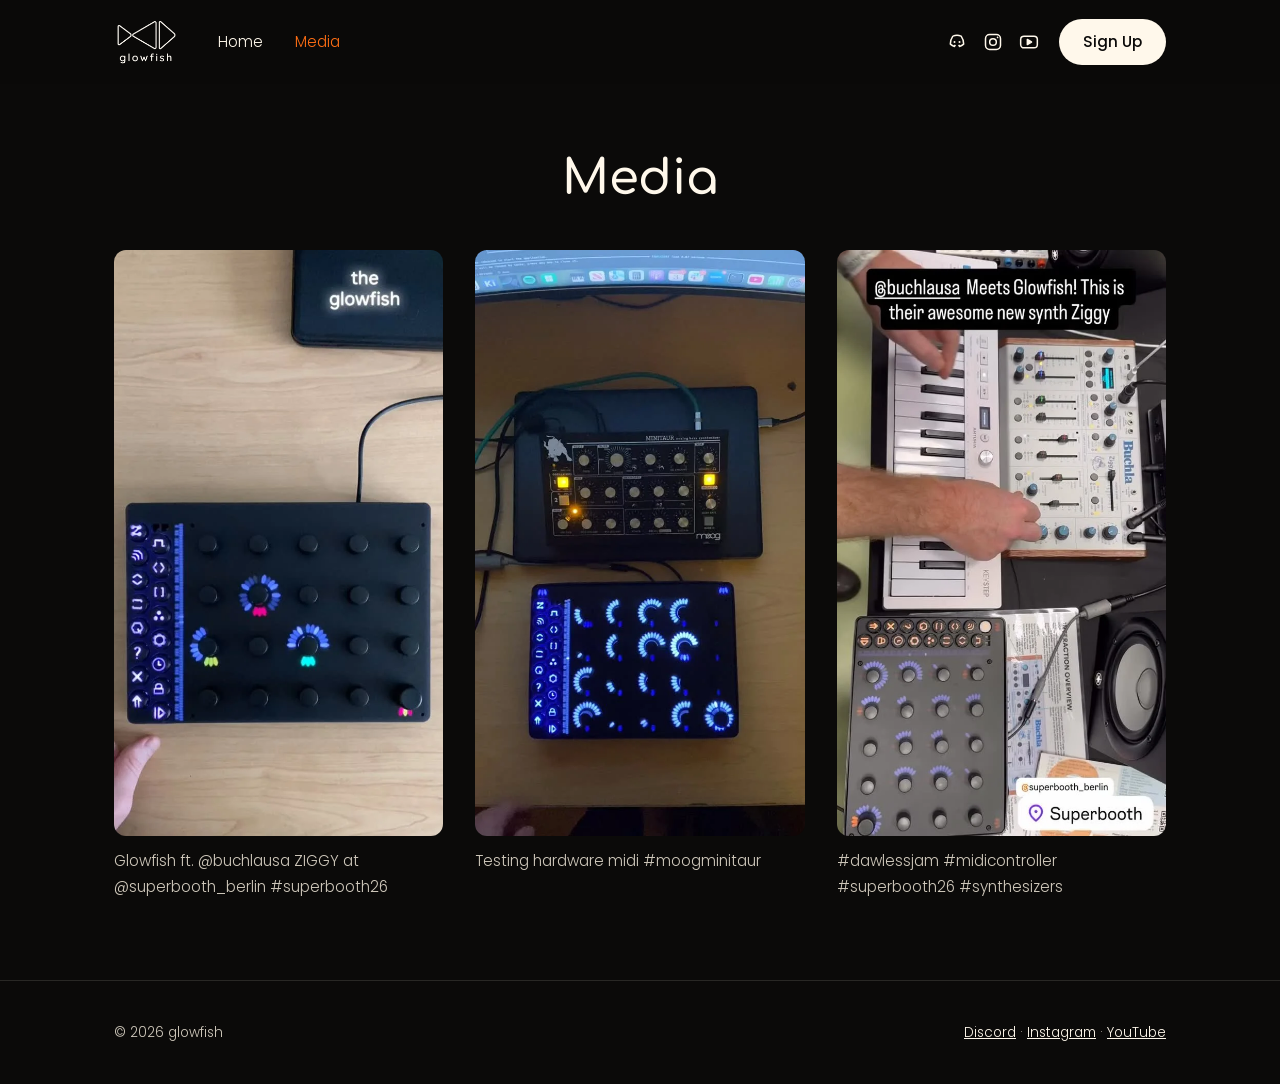
==== media.html @ 5ebca683 "created first website" ====
<!DOCTYPE html>
<html lang="en">
<head>
  <meta charset="UTF-8">
  <meta name="viewport" content="width=device-width, initial-scale=1.0">
  <title>Media — glowfish</title>
  <meta name="description" content="Videos and photos of the glowfish midi sequencer.">
  <link rel="icon" href="images/logo.webp">
  <link rel="preconnect" href="https://fonts.googleapis.com">
  <link rel="preconnect" href="https://fonts.gstatic.com" crossorigin>
  <link href="https://fonts.googleapis.com/css2?family=Comfortaa:wght@600&family=Poppins:wght@300;500&display=swap" rel="stylesheet">
  <link rel="stylesheet" href="styles.css">
</head>
<body>
  <a href="#page" class="skip-link">Skip to Content</a>

  <header class="site-header">
    <div class="container nav">
      <a href="index.html" class="logo"><img src="images/logo.webp" alt="glowfish"></a>
      <ul class="nav-links">
        <li><a href="index.html">Home</a></li>
        <li><a href="media.html" aria-current="page">Media</a></li>
      </ul>
      <div class="nav-right">
        <ul class="socials">
          <li><a href="https://discord.gg/3WjWneDFB9" aria-label="Discord" target="_blank" rel="noopener">
            <svg viewBox="0 0 24 24" fill="none" stroke="currentColor" stroke-width="1.8" stroke-linejoin="round"><path d="M7 5c1.5-.6 3-1 5-1s3.5.4 5 1c1.8 2.6 3 5.6 3 9.5-1.6 1.5-3.4 2.4-5 2.8l-1-1.8M7 5C5.2 7.6 4 10.6 4 14.5c1.6 1.5 3.4 2.4 5 2.8l1-1.8"/><circle cx="9" cy="12" r="1.2" fill="currentColor" stroke="none"/><circle cx="15" cy="12" r="1.2" fill="currentColor" stroke="none"/></svg>
          </a></li>
          <li><a href="https://www.instagram.com/glowfish.audio/" aria-label="Instagram" target="_blank" rel="noopener">
            <svg viewBox="0 0 24 24" fill="none" stroke="currentColor" stroke-width="1.8"><rect x="3" y="3" width="18" height="18" rx="5"/><circle cx="12" cy="12" r="4"/><circle cx="17.5" cy="6.5" r="1" fill="currentColor" stroke="none"/></svg>
          </a></li>
          <li><a href="https://www.youtube.com/@glowfishaudio" aria-label="YouTube" target="_blank" rel="noopener">
            <svg viewBox="0 0 24 24" fill="none" stroke="currentColor" stroke-width="1.8" stroke-linejoin="round"><rect x="2" y="5" width="20" height="14" rx="4"/><path d="M10 9l5 3-5 3z" fill="currentColor"/></svg>
          </a></li>
        </ul>
        <a href="index.html#signup" class="button">Sign Up</a>
      </div>
    </div>
  </header>

  <main id="page">
    <div class="container">
      <h1 class="page-title">Media</h1>

      <!-- Each item is a thumbnail. To show the actual video, swap the <img> for a
           <video> tag or a YouTube/Instagram embed, or wrap it in a link to the post. -->
      <div class="media-grid">
        <div class="media-item">
          <img src="images/media-1.webp" alt="The glowfish sequencer on a desk with lit-up knobs">
          <p>Glowfish ft. @buchlausa ZIGGY at @superbooth_berlin #superbooth26</p>
        </div>
        <div class="media-item">
          <img src="images/media-2.webp" alt="The glowfish connected to a Moog Minitaur">
          <p>Testing hardware midi #moogminitaur</p>
        </div>
        <div class="media-item">
          <img src="images/media-3.webp" alt="The glowfish in a dawless jam setup">
          <p>#dawlessjam #midicontroller #superbooth26 #synthesizers</p>
        </div>
      </div>
    </div>
  </main>

  <footer class="site-footer">
    <div class="container">
      <p>&copy; <span id="year"></span> glowfish</p>
      <p>
        <a href="https://discord.gg/3WjWneDFB9" target="_blank" rel="noopener">Discord</a> ·
        <a href="https://www.instagram.com/glowfish.audio/" target="_blank" rel="noopener">Instagram</a> ·
        <a href="https://www.youtube.com/@glowfishaudio" target="_blank" rel="noopener">YouTube</a>
      </p>
    </div>
  </footer>

  <script>
    document.getElementById("year").textContent = new Date().getFullYear();
  </script>
</body>
</html>
---- styles.css ----
/* ---------- Colors & fonts (matched to glowfish.live) ---------- */
:root {
  --bg: #0b0a09;          /* near-black background */
  --bg-alt: #3a3735;      /* warm grey section background */
  --text: #fff8eb;        /* cream text */
  --muted: #cfc8bb;       /* softer cream for secondary text */
  --accent: #ff6e14;      /* orange accent */
  --line: rgba(255, 248, 235, 0.12);
  --heading-font: "Comfortaa", sans-serif;
  --body-font: "Poppins", sans-serif;
  --max-width: 1100px;
  --radius: 999px;
}

* {
  box-sizing: border-box;
  margin: 0;
  padding: 0;
}

html {
  scroll-behavior: smooth;
}

body {
  font-family: var(--body-font);
  font-weight: 300;
  background: var(--bg);
  color: var(--text);
  line-height: 1.7;
}

img {
  max-width: 100%;
  display: block;
}

a {
  color: var(--text);
}

h1, h2, h3 {
  font-family: var(--heading-font);
  font-weight: 600;
  line-height: 1.3;
}

.container {
  max-width: var(--max-width);
  margin: 0 auto;
  padding: 0 1.5rem;
}

.skip-link {
  position: absolute;
  left: -9999px;
}

.skip-link:focus {
  left: 1rem;
  top: 1rem;
  background: var(--text);
  color: var(--bg);
  padding: 0.5rem 1rem;
  z-index: 100;
}

/* ---------- Header ---------- */
.site-header {
  position: sticky;
  top: 0;
  background: rgba(11, 10, 9, 0.92);
  backdrop-filter: blur(6px);
  z-index: 10;
}

.nav {
  display: flex;
  align-items: center;
  justify-content: space-between;
  gap: 1.5rem;
  height: 84px;
}

.logo img {
  height: 64px;
  width: auto;
}

.nav-links {
  display: flex;
  gap: 2rem;
  list-style: none;
  margin-right: auto;
  margin-left: 1rem;
}

.nav-links a {
  text-decoration: none;
  font-size: 0.95rem;
}

.nav-links a:hover,
.nav-links a[aria-current="page"] {
  color: var(--accent);
}

.nav-right {
  display: flex;
  align-items: center;
  gap: 1.25rem;
}

.socials {
  display: flex;
  gap: 1rem;
  list-style: none;
}

.socials a {
  display: flex;
  color: var(--text);
}

.socials a:hover {
  color: var(--accent);
}

.socials svg {
  width: 20px;
  height: 20px;
}

/* ---------- Buttons ---------- */
.button {
  display: inline-block;
  padding: 0.6rem 1.5rem;
  background: var(--text);
  color: var(--bg);
  font-family: var(--body-font);
  font-weight: 500;
  font-size: 0.95rem;
  text-decoration: none;
  border: none;
  border-radius: var(--radius);
  cursor: pointer;
  transition: background 0.2s, color 0.2s;
}

.button:hover {
  background: var(--accent);
  color: var(--text);
}

/* ---------- Hero ---------- */
.hero {
  padding: 4rem 0 3rem;
  text-align: center;
}

.hero-images {
  display: grid;
  grid-template-columns: 1fr 1fr;
  gap: 2rem;
  align-items: center;
  margin-bottom: 2.5rem;
}

.hero h1 {
  font-size: clamp(1.8rem, 5vw, 3rem);
}

/* ---------- Features ---------- */
.features {
  padding: 3rem 0 5rem;
}

.feature {
  display: grid;
  grid-template-columns: 1fr 1fr;
  gap: 3rem;
  align-items: center;
  padding: 2.5rem 0;
}

.feature:nth-child(even) .feature-media {
  order: 2;
}

.feature-media {
  display: flex;
  gap: 1rem;
  justify-content: center;
}

.feature-media img {
  max-width: 320px;
  width: 100%;
}

.feature-media.pair img {
  max-width: 220px;
}

.feature p {
  font-size: 1.2rem;
}

.coming-soon {
  text-align: center;
  padding: 3rem 0 1rem;
  font-size: clamp(1.3rem, 3vw, 1.8rem);
}

.knobs {
  text-align: center;
  max-width: 640px;
  margin: 0 auto;
  font-size: 1.2rem;
}

/* ---------- Sign up ---------- */
.signup {
  background: var(--bg-alt);
  padding: 5rem 0;
}

.signup .container {
  max-width: 700px;
  text-align: center;
}

.signup h2 {
  font-size: 2rem;
  text-decoration: underline;
  text-underline-offset: 0.3em;
  margin-bottom: 1.25rem;
}

.signup p {
  margin-bottom: 2rem;
}

.signup-form {
  display: grid;
  gap: 1rem;
  text-align: left;
}

.signup-form label {
  display: grid;
  gap: 0.35rem;
  font-size: 0.9rem;
}

.signup-form input {
  font: inherit;
  padding: 0.75rem 1rem;
  background: transparent;
  color: var(--text);
  border: 1px solid var(--text);
  border-radius: 6px;
}

.signup-form input:focus {
  outline: 2px solid var(--accent);
  border-color: var(--accent);
}

.signup-form .button {
  justify-self: center;
  margin-top: 0.5rem;
}

.form-status {
  text-align: center;
  min-height: 1.5em;
}

/* ---------- About ---------- */
.about {
  padding: 5rem 0;
}

.about .container {
  display: grid;
  grid-template-columns: 1fr 1fr;
  gap: 3rem;
  align-items: center;
}

.about h2 {
  font-size: 2rem;
  margin-bottom: 1rem;
}

.about img {
  border-radius: 12px;
}

/* ---------- Media page ---------- */
.page-title {
  text-align: center;
  font-size: clamp(2rem, 5vw, 3rem);
  padding: 4rem 0 2.5rem;
}

.media-grid {
  display: grid;
  grid-template-columns: repeat(auto-fit, minmax(260px, 1fr));
  gap: 2rem;
  padding-bottom: 5rem;
}

.media-item img {
  border-radius: 12px;
  aspect-ratio: 9 / 16;
  object-fit: cover;
  width: 100%;
}

.media-item p {
  margin-top: 0.75rem;
  font-size: 0.95rem;
  color: var(--muted);
}

/* ---------- Footer ---------- */
.site-footer {
  padding: 2.5rem 0;
  border-top: 1px solid var(--line);
  font-size: 0.85rem;
  color: var(--muted);
}

.site-footer .container {
  display: flex;
  justify-content: space-between;
  align-items: center;
  gap: 1rem;
}

/* ---------- Small screens ---------- */
@media (max-width: 760px) {
  .nav {
    height: auto;
    padding: 0.75rem 0;
    flex-wrap: wrap;
  }

  .logo img {
    height: 48px;
  }

  .nav-links {
    margin-left: 0;
    gap: 1.25rem;
  }

  .nav-right {
    width: 100%;
    justify-content: space-between;
  }

  .hero-images,
  .feature,
  .about .container {
    grid-template-columns: 1fr;
    gap: 1.5rem;
  }

  .feature:nth-child(even) .feature-media {
    order: 0;
  }

  .feature p {
    text-align: center;
  }

  .site-footer .container {
    flex-direction: column;
  }
}
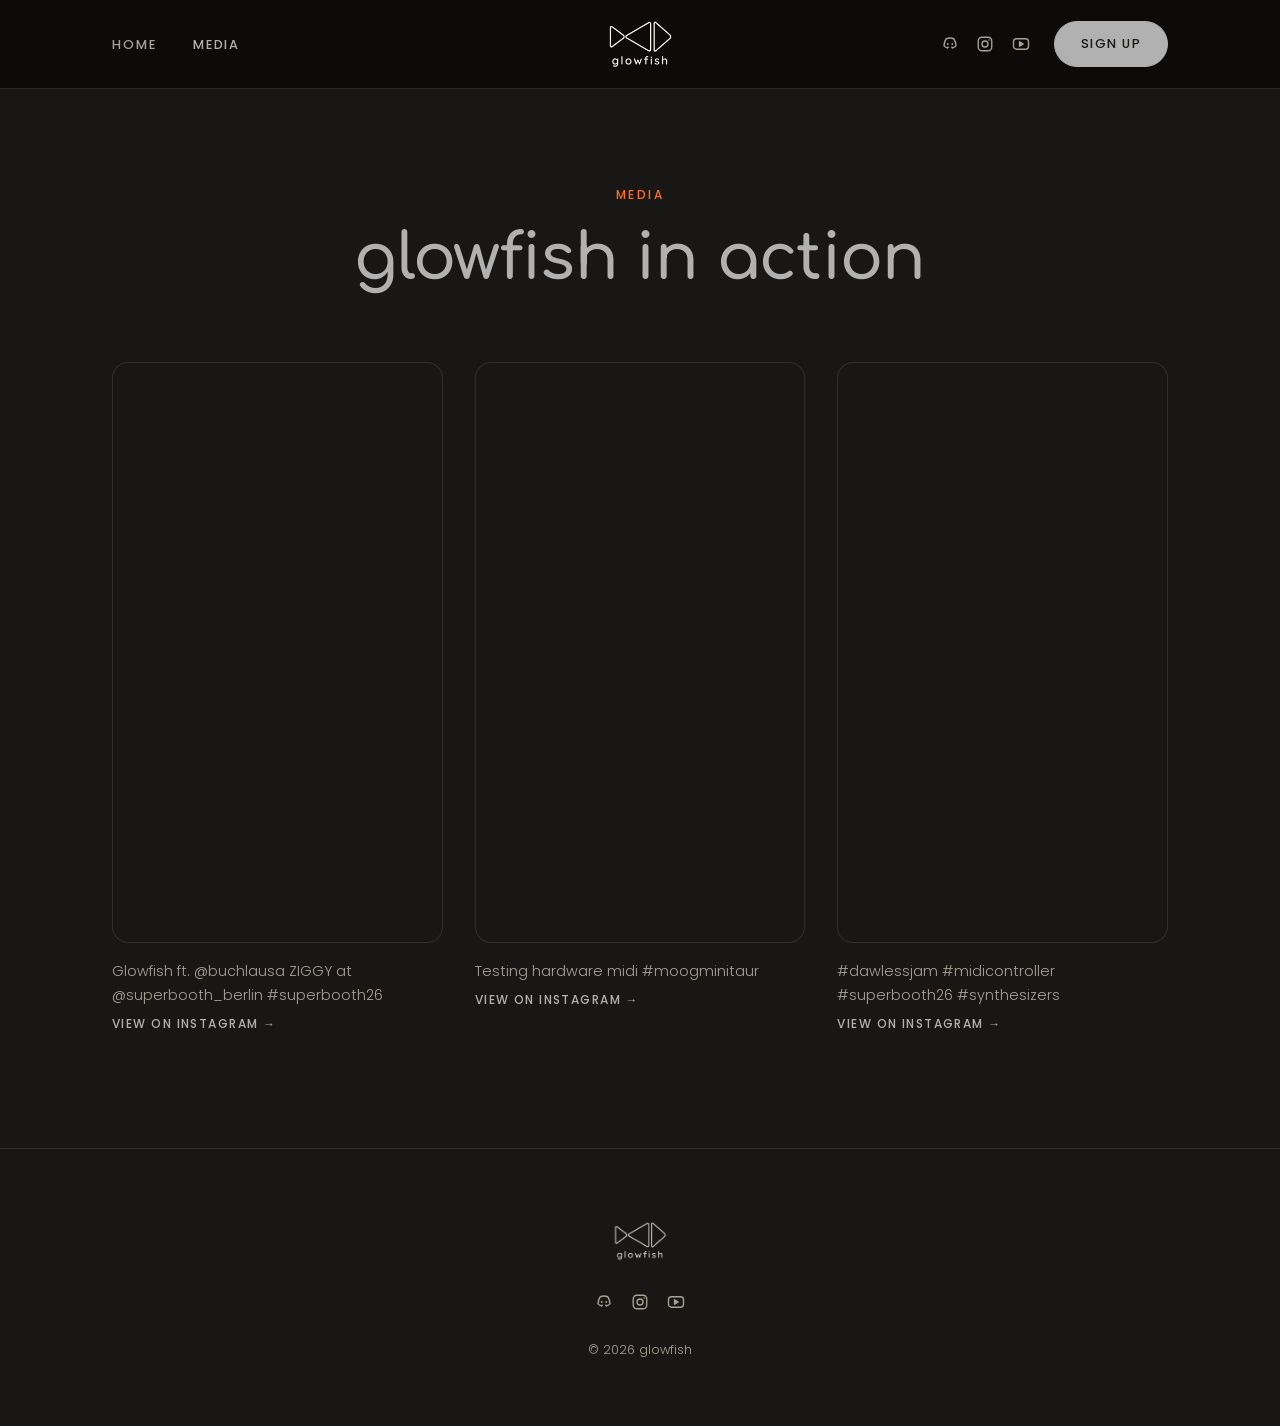
==== commit 9ab4882b: "Changed media section" ====
--- a/media.html
+++ b/media.html
@@ -16,11 +16,11 @@
 
   <header class="site-header">
     <div class="container nav">
-      <a href="index.html" class="logo"><img src="images/logo.webp" alt="glowfish"></a>
       <ul class="nav-links">
         <li><a href="index.html">Home</a></li>
         <li><a href="media.html" aria-current="page">Media</a></li>
       </ul>
+      <a href="index.html" class="logo"><img src="images/logo.webp" alt="glowfish"></a>
       <div class="nav-right">
         <ul class="socials">
           <li><a href="https://discord.gg/3WjWneDFB9" aria-label="Discord" target="_blank" rel="noopener">
@@ -40,22 +40,35 @@
 
   <main id="page">
     <div class="container">
-      <h1 class="page-title">Media</h1>
+      <div class="page-header">
+        <span class="eyebrow">Media</span>
+        <h1>glowfish in action</h1>
+      </div>
 
-      <!-- Each item is a thumbnail. To show the actual video, swap the <img> for a
-           <video> tag or a YouTube/Instagram embed, or wrap it in a link to the post. -->
+      <!-- Instagram reel embeds, newest first, cropped to show only the video.
+           To add a reel, copy one block and change the reel ID in both URLs
+           (the part after /reel/). The cropping is set in styles.css (.ig-crop). -->
       <div class="media-grid">
         <div class="media-item">
-          <img src="images/media-1.webp" alt="The glowfish sequencer on a desk with lit-up knobs">
+          <div class="ig-crop">
+            <iframe src="https://www.instagram.com/reel/DYMm6EnMuZq/embed/" title="Instagram reel: glowfish with a Buchla synthesizer at Superbooth" loading="lazy" scrolling="no" allowtransparency="true" allow="autoplay; encrypted-media; picture-in-picture"></iframe>
+          </div>
           <p>Glowfish ft. @buchlausa ZIGGY at @superbooth_berlin #superbooth26</p>
+          <a class="ig-link" href="https://www.instagram.com/reel/DYMm6EnMuZq/" target="_blank" rel="noopener">View on Instagram &rarr;</a>
         </div>
         <div class="media-item">
-          <img src="images/media-2.webp" alt="The glowfish connected to a Moog Minitaur">
+          <div class="ig-crop">
+            <iframe src="https://www.instagram.com/reel/DX5wIwTNZkG/embed/" title="Instagram reel: glowfish testing hardware midi with a Moog Minitaur" loading="lazy" scrolling="no" allowtransparency="true" allow="autoplay; encrypted-media; picture-in-picture"></iframe>
+          </div>
           <p>Testing hardware midi #moogminitaur</p>
+          <a class="ig-link" href="https://www.instagram.com/reel/DX5wIwTNZkG/" target="_blank" rel="noopener">View on Instagram &rarr;</a>
         </div>
         <div class="media-item">
-          <img src="images/media-3.webp" alt="The glowfish in a dawless jam setup">
+          <div class="ig-crop">
+            <iframe src="https://www.instagram.com/reel/DXzjpcQtyk_/embed/" title="Instagram reel: glowfish dawless jam" loading="lazy" scrolling="no" allowtransparency="true" allow="autoplay; encrypted-media; picture-in-picture"></iframe>
+          </div>
           <p>#dawlessjam #midicontroller #superbooth26 #synthesizers</p>
+          <a class="ig-link" href="https://www.instagram.com/reel/DXzjpcQtyk_/" target="_blank" rel="noopener">View on Instagram &rarr;</a>
         </div>
       </div>
     </div>
@@ -63,12 +76,19 @@
 
   <footer class="site-footer">
     <div class="container">
-      <p>&copy; <span id="year"></span> glowfish</p>
-      <p>
-        <a href="https://discord.gg/3WjWneDFB9" target="_blank" rel="noopener">Discord</a> ·
-        <a href="https://www.instagram.com/glowfish.audio/" target="_blank" rel="noopener">Instagram</a> ·
-        <a href="https://www.youtube.com/@glowfishaudio" target="_blank" rel="noopener">YouTube</a>
-      </p>
+      <img src="images/logo.webp" alt="glowfish">
+      <ul class="socials">
+        <li><a href="https://discord.gg/3WjWneDFB9" aria-label="Discord" target="_blank" rel="noopener">
+          <svg viewBox="0 0 24 24" fill="none" stroke="currentColor" stroke-width="1.8" stroke-linejoin="round"><path d="M7 5c1.5-.6 3-1 5-1s3.5.4 5 1c1.8 2.6 3 5.6 3 9.5-1.6 1.5-3.4 2.4-5 2.8l-1-1.8M7 5C5.2 7.6 4 10.6 4 14.5c1.6 1.5 3.4 2.4 5 2.8l1-1.8"/><circle cx="9" cy="12" r="1.2" fill="currentColor" stroke="none"/><circle cx="15" cy="12" r="1.2" fill="currentColor" stroke="none"/></svg>
+        </a></li>
+        <li><a href="https://www.instagram.com/glowfish.audio/" aria-label="Instagram" target="_blank" rel="noopener">
+          <svg viewBox="0 0 24 24" fill="none" stroke="currentColor" stroke-width="1.8"><rect x="3" y="3" width="18" height="18" rx="5"/><circle cx="12" cy="12" r="4"/><circle cx="17.5" cy="6.5" r="1" fill="currentColor" stroke="none"/></svg>
+        </a></li>
+        <li><a href="https://www.youtube.com/@glowfishaudio" aria-label="YouTube" target="_blank" rel="noopener">
+          <svg viewBox="0 0 24 24" fill="none" stroke="currentColor" stroke-width="1.8" stroke-linejoin="round"><rect x="2" y="5" width="20" height="14" rx="4"/><path d="M10 9l5 3-5 3z" fill="currentColor"/></svg>
+        </a></li>
+      </ul>
+      <small>&copy; <span id="year"></span> glowfish</small>
     </div>
   </footer>
 
--- a/styles.css
+++ b/styles.css
@@ -1,15 +1,16 @@
 /* ---------- Colors & fonts (matched to glowfish.live) ---------- */
 :root {
-  --bg: #0b0a09;          /* near-black background */
-  --bg-alt: #3a3735;      /* warm grey section background */
-  --text: #fff8eb;        /* cream text */
-  --muted: #cfc8bb;       /* softer cream for secondary text */
-  --accent: #ff6e14;      /* orange accent */
-  --line: rgba(255, 248, 235, 0.12);
+  --bg: #191715;            /* near-black background */
+  --bg-raised: #191715;     /* slightly lifted panels */
+  --bg-alt: #3a3735;        /* warm grey */
+  --text: #b1b1b1;          /* cream */
+  --muted: #a8a196;         /* secondary text */
+  --accent: #ff6e14;        /* orange */
+  --line: rgba(255, 248, 235, 0.1);
   --heading-font: "Comfortaa", sans-serif;
   --body-font: "Poppins", sans-serif;
-  --max-width: 1100px;
-  --radius: 999px;
+  --max-width: 1120px;
+  --radius: 16px;
 }
 
 * {
@@ -25,9 +26,11 @@
 body {
   font-family: var(--body-font);
   font-weight: 300;
+  font-size: 1rem;
   background: var(--bg);
   color: var(--text);
   line-height: 1.7;
+  -webkit-font-smoothing: antialiased;
 }
 
 img {
@@ -36,19 +39,30 @@
 }
 
 a {
-  color: var(--text);
+  color: inherit;
 }
 
 h1, h2, h3 {
   font-family: var(--heading-font);
   font-weight: 600;
-  line-height: 1.3;
+  line-height: 1.2;
+  letter-spacing: -0.01em;
 }
 
 .container {
   max-width: var(--max-width);
   margin: 0 auto;
-  padding: 0 1.5rem;
+  padding: 0 2rem;
+}
+
+.eyebrow {
+  display: block;
+  font-size: 0.75rem;
+  font-weight: 500;
+  letter-spacing: 0.2em;
+  text-transform: uppercase;
+  color: var(--accent);
+  margin-bottom: 1rem;
 }
 
 .skip-link {
@@ -65,122 +79,178 @@
   z-index: 100;
 }
 
-/* ---------- Header ---------- */
+/* ---------- Header: nav left, logo centered, actions right ---------- */
 .site-header {
   position: sticky;
   top: 0;
-  background: rgba(11, 10, 9, 0.92);
-  backdrop-filter: blur(6px);
   z-index: 10;
+  background: rgba(11, 10, 9, 0.85);
+  backdrop-filter: blur(12px);
+  -webkit-backdrop-filter: blur(12px);
+  border-bottom: 1px solid var(--line);
 }
 
 .nav {
-  display: flex;
+  display: grid;
+  grid-template-columns: 1fr auto 1fr;
   align-items: center;
-  justify-content: space-between;
-  gap: 1.5rem;
-  height: 84px;
-}
-
-.logo img {
-  height: 64px;
-  width: auto;
+  height: 88px;
 }
 
 .nav-links {
   display: flex;
-  gap: 2rem;
+  gap: 2.25rem;
   list-style: none;
-  margin-right: auto;
-  margin-left: 1rem;
 }
 
 .nav-links a {
+  font-size: 0.8rem;
+  font-weight: 500;
+  letter-spacing: 0.15em;
+  text-transform: uppercase;
   text-decoration: none;
-  font-size: 0.95rem;
+  color: var(--muted);
+  transition: color 0.2s;
 }
 
 .nav-links a:hover,
 .nav-links a[aria-current="page"] {
-  color: var(--accent);
+  color: var(--text);
+}
+
+.logo img {
+  height: 68px;
+  width: auto;
 }
 
 .nav-right {
   display: flex;
   align-items: center;
-  gap: 1.25rem;
+  justify-content: flex-end;
+  gap: 1.5rem;
 }
 
 .socials {
   display: flex;
-  gap: 1rem;
+  gap: 1.1rem;
   list-style: none;
 }
 
 .socials a {
   display: flex;
-  color: var(--text);
+  color: var(--muted);
+  transition: color 0.2s;
 }
 
 .socials a:hover {
-  color: var(--accent);
+  color: var(--text);
 }
 
 .socials svg {
-  width: 20px;
-  height: 20px;
+  width: 18px;
+  height: 18px;
 }
 
 /* ---------- Buttons ---------- */
 .button {
   display: inline-block;
-  padding: 0.6rem 1.5rem;
+  padding: 0.7rem 1.6rem;
   background: var(--text);
   color: var(--bg);
   font-family: var(--body-font);
+  font-size: 0.8rem;
   font-weight: 500;
-  font-size: 0.95rem;
+  letter-spacing: 0.12em;
+  text-transform: uppercase;
   text-decoration: none;
-  border: none;
-  border-radius: var(--radius);
+  border: 1px solid var(--text);
+  border-radius: 999px;
   cursor: pointer;
-  transition: background 0.2s, color 0.2s;
+  transition: background 0.2s, color 0.2s, border-color 0.2s;
 }
 
 .button:hover {
   background: var(--accent);
-  color: var(--text);
+  border-color: var(--accent);
+  color: var(--bg);
+}
+
+.button-ghost {
+  background: transparent;
+  color: var(--text);
+  border-color: var(--line);
+}
+
+.button-ghost:hover {
+  background: transparent;
+  color: var(--text);
+  border-color: var(--text);
 }
 
 /* ---------- Hero ---------- */
 .hero {
-  padding: 4rem 0 3rem;
+  padding: 7rem 0 6rem;
   text-align: center;
 }
 
-.hero-images {
-  display: grid;
-  grid-template-columns: 1fr 1fr;
-  gap: 2rem;
-  align-items: center;
-  margin-bottom: 2.5rem;
-}
-
 .hero h1 {
-  font-size: clamp(1.8rem, 5vw, 3rem);
+  font-size: clamp(2.2rem, 6vw, 4.25rem);
+  max-width: 14ch;
+  margin: 0 auto 2.5rem;
+}
+
+.hero-actions {
+  display: flex;
+  justify-content: center;
+  gap: 1rem;
+  flex-wrap: wrap;
+  margin-bottom: 5rem;
+}
+
+.hero-image {
+  position: relative;
+  max-width: 820px;
+  margin: 0 auto;
+}
+
+/* soft orange glow behind the display image */
+.hero-image::before {
+  content: "";
+  position: absolute;
+  inset: 10% 5%;
+  background: radial-gradient(ellipse at center, rgba(255, 110, 20, 0.25), transparent 70%);
+  filter: blur(50px);
+  z-index: -1;
+}
+
+.hero-image img {
+  width: 100%;
+  border-radius: var(--radius);
+  border: 1px solid var(--line);
+}
+
+/* ---------- Sections ---------- */
+.section {
+  padding: 7rem 0;
+  border-top: 1px solid var(--line);
+}
+
+.section-header {
+  text-align: center;
+  margin-bottom: 4rem;
+}
+
+.section-header h2 {
+  font-size: clamp(1.75rem, 4vw, 2.5rem);
 }
 
 /* ---------- Features ---------- */
-.features {
-  padding: 3rem 0 5rem;
-}
-
 .feature {
   display: grid;
   grid-template-columns: 1fr 1fr;
-  gap: 3rem;
+  gap: 5rem;
   align-items: center;
-  padding: 2.5rem 0;
+  padding: 3rem 0;
 }
 
 .feature:nth-child(even) .feature-media {
@@ -189,195 +259,316 @@
 
 .feature-media {
   display: flex;
-  gap: 1rem;
+  gap: 2rem;
   justify-content: center;
+  align-items: center;
+  aspect-ratio: 4 / 3;
+  padding: 3rem;
+  background: var(--bg-raised);
+  border: 1px solid var(--line);
+  border-radius: var(--radius);
 }
 
 .feature-media img {
-  max-width: 320px;
+  max-height: 100%;
+  width: auto;
+  max-width: 70%;
+}
+
+.feature-media.pair img {
+  max-width: 42%;
+}
+
+.feature-number {
+  display: block;
+  font-family: var(--heading-font);
+  font-size: 0.9rem;
+  color: var(--accent);
+  margin-bottom: 1rem;
+}
+
+.feature p {
+  font-size: clamp(1.15rem, 2vw, 1.4rem);
+  line-height: 1.6;
+}
+
+/* ---------- Controls / coming soon ---------- */
+.controls {
+  text-align: center;
+}
+
+.controls img {
+  max-width: 420px;
   width: 100%;
-}
-
-.feature-media.pair img {
-  max-width: 220px;
-}
-
-.feature p {
-  font-size: 1.2rem;
-}
-
-.coming-soon {
-  text-align: center;
-  padding: 3rem 0 1rem;
-  font-size: clamp(1.3rem, 3vw, 1.8rem);
-}
-
-.knobs {
-  text-align: center;
-  max-width: 640px;
+  margin: 0 auto 3.5rem;
+}
+
+.controls p {
+  max-width: 34ch;
   margin: 0 auto;
-  font-size: 1.2rem;
+  font-size: clamp(1.15rem, 2vw, 1.4rem);
+}
+
+.controls .note {
+  margin-top: 2rem;
+  font-size: 0.9rem;
+  color: var(--muted);
 }
 
 /* ---------- Sign up ---------- */
 .signup {
   background: var(--bg-alt);
-  padding: 5rem 0;
+  border-top: none;
 }
 
 .signup .container {
-  max-width: 700px;
+  max-width: 680px;
   text-align: center;
 }
 
 .signup h2 {
-  font-size: 2rem;
-  text-decoration: underline;
-  text-underline-offset: 0.3em;
+  font-size: clamp(1.75rem, 4vw, 2.5rem);
   margin-bottom: 1.25rem;
 }
 
+.signup .eyebrow {
+  color: var(--text);
+  opacity: 0.7;
+}
+
 .signup p {
-  margin-bottom: 2rem;
+  color: rgba(255, 248, 235, 0.8);
+  margin-bottom: 2.5rem;
 }
 
 .signup-form {
-  display: grid;
-  gap: 1rem;
-  text-align: left;
-}
-
-.signup-form label {
-  display: grid;
-  gap: 0.35rem;
+  display: flex;
+  gap: 0.75rem;
+}
+
+.signup-form input {
+  flex: 1;
+  min-width: 0;
+  font: inherit;
+  font-size: 0.95rem;
+  padding: 0.85rem 1.4rem;
+  background: rgba(11, 10, 9, 0.35);
+  color: var(--text);
+  border: 1px solid rgba(255, 248, 235, 0.2);
+  border-radius: 999px;
+  transition: border-color 0.2s;
+}
+
+.signup-form input::placeholder {
+  color: rgba(255, 248, 235, 0.5);
+}
+
+.signup-form input:focus {
+  outline: none;
+  border-color: var(--text);
+}
+
+.form-status {
+  margin-top: 1rem;
+  min-height: 1.5em;
   font-size: 0.9rem;
 }
 
-.signup-form input {
-  font: inherit;
-  padding: 0.75rem 1rem;
-  background: transparent;
-  color: var(--text);
-  border: 1px solid var(--text);
-  border-radius: 6px;
-}
-
-.signup-form input:focus {
-  outline: 2px solid var(--accent);
-  border-color: var(--accent);
-}
-
-.signup-form .button {
-  justify-self: center;
-  margin-top: 0.5rem;
-}
-
-.form-status {
-  text-align: center;
-  min-height: 1.5em;
+.visually-hidden {
+  position: absolute;
+  width: 1px;
+  height: 1px;
+  overflow: hidden;
+  clip: rect(0 0 0 0);
 }
 
 /* ---------- About ---------- */
-.about {
-  padding: 5rem 0;
-}
-
 .about .container {
   display: grid;
   grid-template-columns: 1fr 1fr;
-  gap: 3rem;
+  gap: 5rem;
   align-items: center;
 }
 
 .about h2 {
-  font-size: 2rem;
-  margin-bottom: 1rem;
+  font-size: clamp(1.75rem, 4vw, 2.5rem);
+  margin-bottom: 1.5rem;
+}
+
+.about p {
+  color: var(--muted);
+  font-size: 1.05rem;
 }
 
 .about img {
-  border-radius: 12px;
+  border-radius: var(--radius);
+  border: 1px solid var(--line);
 }
 
 /* ---------- Media page ---------- */
-.page-title {
+.page-header {
   text-align: center;
-  font-size: clamp(2rem, 5vw, 3rem);
-  padding: 4rem 0 2.5rem;
+  padding: 6rem 0 4rem;
+}
+
+.page-header h1 {
+  font-size: clamp(2.2rem, 6vw, 4rem);
 }
 
 .media-grid {
   display: grid;
   grid-template-columns: repeat(auto-fit, minmax(260px, 1fr));
   gap: 2rem;
-  padding-bottom: 5rem;
-}
-
-.media-item img {
-  border-radius: 12px;
-  aspect-ratio: 9 / 16;
-  object-fit: cover;
-  width: 100%;
+  align-items: start;
+  padding-bottom: 7rem;
+}
+
+/* Instagram reels, cropped to just the video.
+   Instagram's embed page has a 54px white header, then a video area 125% as tall
+   as the iframe is wide (a 9:16 video centered with black bars), then white footer.
+   We show a 9:16 window: shift up 54px to hide the header, widen the iframe so the
+   video fills the width (16/9 / 1.25 = 142.2%), and center it to hide the bars.
+   If Instagram changes its embed layout, these numbers may need adjusting. */
+.ig-crop {
+  position: relative;
+  aspect-ratio: 9 / 15.8; /* slightly shorter than 9:16 to trim a sliver of white at the bottom */
+  overflow: hidden;
+  background: var(--bg-raised);
+  border: 1px solid var(--line);
+  border-radius: var(--radius);
+  transition: border-color 0.3s;
+}
+
+.ig-crop:hover {
+  border-color: rgba(255, 248, 235, 0.25);
+}
+
+.ig-crop iframe {
+  position: absolute;
+  top: -54px;
+  left: -21.1%;
+  width: 142.2%;
+  height: calc(100% + 54px + 200px);
+  border: 0;
 }
 
 .media-item p {
-  margin-top: 0.75rem;
-  font-size: 0.95rem;
+  margin-top: 1rem;
+  font-size: 0.9rem;
   color: var(--muted);
+}
+
+.ig-link {
+  display: inline-block;
+  margin-top: 0.4rem;
+  font-size: 0.75rem;
+  font-weight: 500;
+  letter-spacing: 0.12em;
+  text-transform: uppercase;
+  text-decoration: none;
+  color: var(--text);
+}
+
+.ig-link:hover {
+  color: var(--accent);
 }
 
 /* ---------- Footer ---------- */
 .site-footer {
-  padding: 2.5rem 0;
+  padding: 4rem 0;
   border-top: 1px solid var(--line);
-  font-size: 0.85rem;
+  text-align: center;
+}
+
+.site-footer img {
+  height: 56px;
+  width: auto;
+  margin: 0 auto 1.5rem;
+  opacity: 0.8;
+}
+
+.site-footer .socials {
+  justify-content: center;
+  margin-bottom: 1.5rem;
+}
+
+.site-footer small {
+  font-size: 0.8rem;
   color: var(--muted);
 }
 
-.site-footer .container {
-  display: flex;
-  justify-content: space-between;
-  align-items: center;
-  gap: 1rem;
-}
-
 /* ---------- Small screens ---------- */
-@media (max-width: 760px) {
+@media (max-width: 820px) {
+  .container {
+    padding: 0 1.25rem;
+  }
+
+  /* logo on top, nav and actions in a row beneath */
   .nav {
+    grid-template-columns: 1fr 1fr;
+    grid-template-areas:
+      "logo logo"
+      "links right";
     height: auto;
-    padding: 0.75rem 0;
-    flex-wrap: wrap;
+    row-gap: 0.75rem;
+    padding-top: 0.9rem;
+    padding-bottom: 0.9rem;
+  }
+
+  .logo {
+    grid-area: logo;
+    justify-self: center;
   }
 
   .logo img {
-    height: 48px;
+    height: 52px;
   }
 
   .nav-links {
-    margin-left: 0;
+    grid-area: links;
     gap: 1.25rem;
   }
 
   .nav-right {
-    width: 100%;
-    justify-content: space-between;
-  }
-
-  .hero-images,
+    grid-area: right;
+    gap: 1rem;
+  }
+
+  .nav-right .socials {
+    display: none;
+  }
+
+  .nav-right .button {
+    padding: 0.5rem 1.1rem;
+  }
+
+  .hero {
+    padding: 4rem 0;
+  }
+
+  .hero-actions {
+    margin-bottom: 3rem;
+  }
+
+  .section {
+    padding: 4.5rem 0;
+  }
+
   .feature,
   .about .container {
     grid-template-columns: 1fr;
-    gap: 1.5rem;
+    gap: 2rem;
   }
 
   .feature:nth-child(even) .feature-media {
     order: 0;
   }
 
-  .feature p {
-    text-align: center;
-  }
-
-  .site-footer .container {
+  .feature-media {
+    padding: 2rem;
+  }
+
+  .signup-form {
     flex-direction: column;
   }
 }
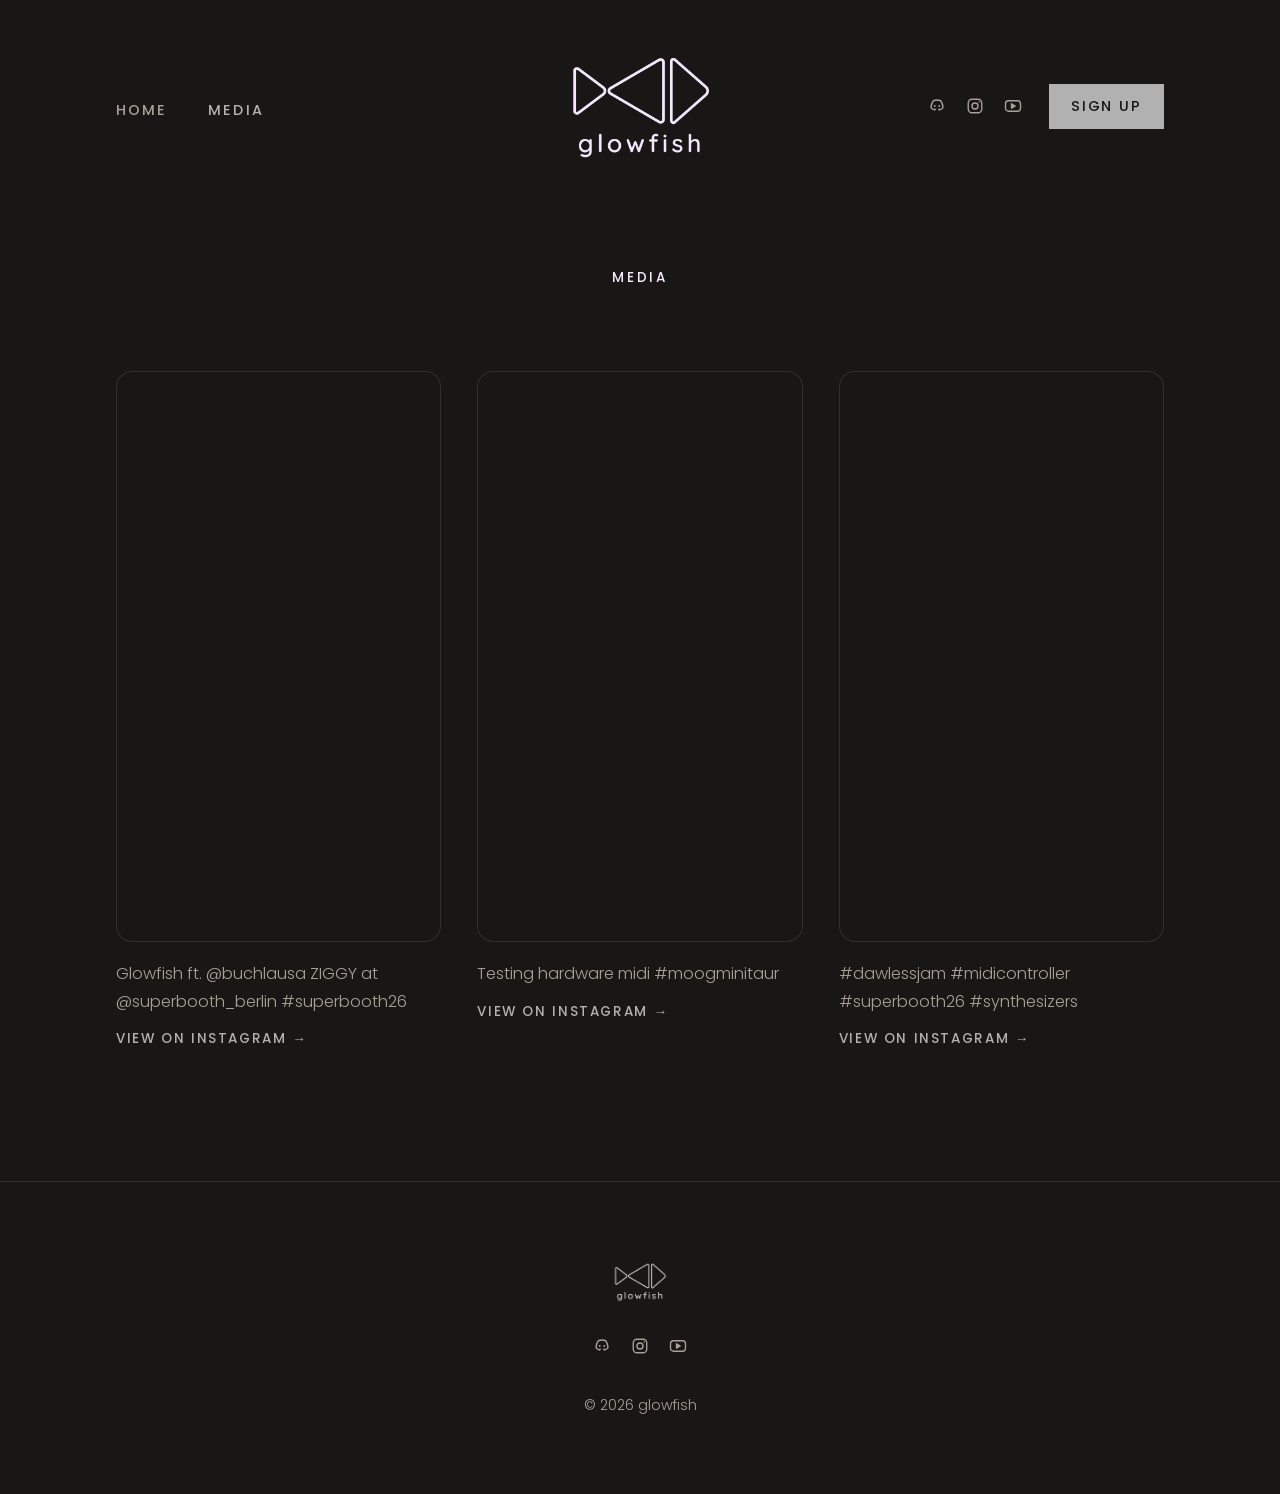
==== commit 36b4cc1c: "Refactor signup form and media page; enhance styles for form fields - Updated the signup form in ind" ====
--- a/media.html
+++ b/media.html
@@ -42,7 +42,6 @@
     <div class="container">
       <div class="page-header">
         <span class="eyebrow">Media</span>
-        <h1>glowfish in action</h1>
       </div>
 
       <!-- Instagram reel embeds, newest first, cropped to show only the video.
--- a/styles.css
+++ b/styles.css
@@ -5,12 +5,19 @@
   --bg-alt: #3a3735;        /* warm grey */
   --text: #b1b1b1;          /* cream */
   --muted: #a8a196;         /* secondary text */
-  --accent: #ff6e14;        /* orange */
+  --accent: #f4e8ff;        /* orange */
+  /* corner shape shared by buttons and form fields:
+     --chamfer = size of the cut, --round = rounding on each point of the cut */
+  --chamfer: 8px;
+  --round: 2px;
+  --brand-tint: #f4e8ff;  /* tint for the logo and the hero graphic */
   --line: rgba(255, 248, 235, 0.1);
   --heading-font: "Comfortaa", sans-serif;
   --body-font: "Poppins", sans-serif;
   --max-width: 1120px;
   --radius: 16px;
+  /* one size for every page and section title (h1 and h2) */
+  --title-size: clamp(1.6rem, 3vw, 2.25rem);
 }
 
 * {
@@ -21,12 +28,13 @@
 
 html {
   scroll-behavior: smooth;
+  font-size: 112.5%;
 }
 
 body {
   font-family: var(--body-font);
   font-weight: 300;
-  font-size: 1rem;
+  font-size: 1.3rem;
   background: var(--bg);
   color: var(--text);
   line-height: 1.7;
@@ -81,20 +89,15 @@
 
 /* ---------- Header: nav left, logo centered, actions right ---------- */
 .site-header {
-  position: sticky;
-  top: 0;
-  z-index: 10;
-  background: rgba(11, 10, 9, 0.85);
-  backdrop-filter: blur(12px);
-  -webkit-backdrop-filter: blur(12px);
-  border-bottom: 1px solid var(--line);
+  background: var(--bg);
 }
 
 .nav {
   display: grid;
   grid-template-columns: 1fr auto 1fr;
   align-items: center;
-  height: 88px;
+  padding-top: 1.75rem;
+  padding-bottom: 1.75rem;
 }
 
 .nav-links {
@@ -118,9 +121,26 @@
   color: var(--text);
 }
 
+.logo {
+  position: relative;
+  display: block;
+  line-height: 0;
+}
+
 .logo img {
-  height: 68px;
+  height: 150px;
   width: auto;
+  opacity: 0; /* kept for sizing and screen readers; the tinted copy below is what's drawn */
+}
+
+/* Logo drawn in --brand-tint: the logo image is used as a stencil for a colored layer */
+.logo::after {
+  content: "";
+  position: absolute;
+  inset: 0;
+  background: var(--brand-tint);
+  -webkit-mask: url("images/logo.webp") center / contain no-repeat;
+  mask: url("images/logo.webp") center / contain no-repeat;
 }
 
 .nav-right {
@@ -154,7 +174,7 @@
 /* ---------- Buttons ---------- */
 .button {
   display: inline-block;
-  padding: 0.7rem 1.6rem;
+  padding: 0.5rem 1.2rem;
   background: var(--text);
   color: var(--bg);
   font-family: var(--body-font);
@@ -163,40 +183,149 @@
   letter-spacing: 0.12em;
   text-transform: uppercase;
   text-decoration: none;
-  border: 1px solid var(--text);
-  border-radius: 999px;
+  border: 1px solid transparent; /* no outline; keeps button sizes consistent */
+  border-radius: 0;
   cursor: pointer;
-  transition: background 0.2s, color 0.2s, border-color 0.2s;
-}
-
+  /* chamfered (cut) corners with slightly rounded points.
+     --chamfer = size of the cut, --round = rounding on each corner of the cut */
+  --c: var(--chamfer);
+  --r: var(--round);
+  --rd: calc(var(--round) * 0.7071); /* rounding measured along the 45° edges */
+  /* fallback for older browsers: sharp chamfer */
+  clip-path: polygon(
+    var(--c) 0, calc(100% - var(--c)) 0,
+    100% var(--c), 100% calc(100% - var(--c)),
+    calc(100% - var(--c)) 100%, var(--c) 100%,
+    0 calc(100% - var(--c)), 0 var(--c));
+  /* modern browsers: same shape, each corner softened with a small curve */
+  clip-path: shape(
+    from calc(var(--c) + var(--r)) 0,
+    line to calc(100% - var(--c) - var(--r)) 0,
+    curve to calc(100% - var(--c) + var(--rd)) var(--rd) with calc(100% - var(--c)) 0,
+    line to calc(100% - var(--rd)) calc(var(--c) - var(--rd)),
+    curve to 100% calc(var(--c) + var(--r)) with 100% var(--c),
+    line to 100% calc(100% - var(--c) - var(--r)),
+    curve to calc(100% - var(--rd)) calc(100% - var(--c) + var(--rd)) with 100% calc(100% - var(--c)),
+    line to calc(100% - var(--c) + var(--rd)) calc(100% - var(--rd)),
+    curve to calc(100% - var(--c) - var(--r)) 100% with calc(100% - var(--c)) 100%,
+    line to calc(var(--c) + var(--r)) 100%,
+    curve to calc(var(--c) - var(--rd)) calc(100% - var(--rd)) with var(--c) 100%,
+    line to var(--rd) calc(100% - var(--c) + var(--rd)),
+    curve to 0 calc(100% - var(--c) - var(--r)) with 0 calc(100% - var(--c)),
+    line to 0 calc(var(--c) + var(--r)),
+    curve to var(--rd) calc(var(--c) - var(--rd)) with 0 var(--c),
+    line to calc(var(--c) - var(--rd)) var(--rd),
+    curve to calc(var(--c) + var(--r)) 0 with var(--c) 0,
+    close);
+  transition: background-color 0.35s ease, color 0.2s;
+  /* for the hover gradient layer below */
+  position: relative;
+  isolation: isolate; /* the clip-path shape below clips the hover gradient */
+}
+
+/* Every button: a red-orange-yellow gradient that fades in and flows on hover */
+.button::before {
+  content: "";
+  position: absolute;
+  inset: -1px; /* extend over the 1px border so no ring of the base color shows on hover */
+  z-index: -1;
+  /* Three colors: red → orange → yellow and back. The in-between stops are
+     browser-mixed blends of those three, spaced along a smooth wave so the
+     color changes evenly with no visible bands. */
+  --glow-red: #d4d7ff;
+  --glow-orange: #e4dcff;
+  --glow-yellow: #f6e6ff;
+  background: linear-gradient(90deg,
+    var(--glow-red) 0%,
+    color-mix(in oklab, var(--glow-red), var(--glow-orange) 13%) 8.3%,
+    color-mix(in oklab, var(--glow-red), var(--glow-orange) 50%) 16.7%,
+    var(--glow-orange) 25%,
+    color-mix(in oklab, var(--glow-orange), var(--glow-yellow) 50%) 33.3%,
+    color-mix(in oklab, var(--glow-orange), var(--glow-yellow) 87%) 41.7%,
+    var(--glow-yellow) 50%,
+    color-mix(in oklab, var(--glow-orange), var(--glow-yellow) 87%) 58.3%,
+    color-mix(in oklab, var(--glow-orange), var(--glow-yellow) 50%) 66.7%,
+    var(--glow-orange) 75%,
+    color-mix(in oklab, var(--glow-red), var(--glow-orange) 50%) 83.3%,
+    color-mix(in oklab, var(--glow-red), var(--glow-orange) 13%) 91.7%,
+    var(--glow-red) 100%);
+  background-size: 300% 100%;
+  opacity: 0;
+  transition: opacity 0.35s ease;
+  animation: glow-flow 1.6s linear infinite;
+}
+
+/* fade the base color out as the gradient fades in, so none of it shows
+   along the edges of the chamfered shape */
 .button:hover {
-  background: var(--accent);
-  border-color: var(--accent);
+  background-color: transparent;
   color: var(--bg);
 }
 
+.button:hover::before {
+  opacity: 1;
+}
+
+@keyframes glow-flow {
+  from { background-position: 0% 50%; }
+  to   { background-position: 150% 50%; } /* one full gradient width, so it loops seamlessly */
+}
+
+@media (prefers-reduced-motion: reduce) {
+  .button::before {
+    animation: none;
+  }
+}
+
+/* Secondary button: a subtle tinted fill in the same chamfered shape
+   (thin outlines render unevenly along the angled corners) */
 .button-ghost {
-  background: transparent;
+  background: rgba(255, 248, 235, 0.1);
   color: var(--text);
-  border-color: var(--line);
 }
 
 .button-ghost:hover {
-  background: transparent;
-  color: var(--text);
-  border-color: var(--text);
+  background-color: transparent;
+  color: var(--bg);
 }
 
 /* ---------- Hero ---------- */
 .hero {
-  padding: 7rem 0 6rem;
+  padding: 3rem 0 6rem;
   text-align: center;
 }
 
 .hero h1 {
-  font-size: clamp(2.2rem, 6vw, 4.25rem);
+  font-size: var(--title-size);
   max-width: 14ch;
-  margin: 0 auto 2.5rem;
+  margin: 0 auto 2rem;
+}
+
+/* Front-panel graphic: full width of the content column, above the title text.
+   A colored overlay tints the light-grey lines; the black background stays black.
+   Change --brand-tint (top of this file, shared with the logo) to recolor it (any color, or a gradient), or delete the
+   .hero-graphic::after rule to show the original colors. */
+.hero-graphic {
+  --graphic-tint: var(--brand-tint);
+  position: relative;
+  margin-bottom: 3rem;
+  border-radius: var(--radius);
+  overflow: hidden;
+}
+
+.hero-graphic img {
+  display: block;
+  width: 100%;
+  height: auto;
+}
+
+.hero-graphic::after {
+  content: "";
+  position: absolute;
+  inset: 0;
+  background: var(--graphic-tint);
+  mix-blend-mode: multiply;
+  pointer-events: none;
 }
 
 .hero-actions {
@@ -241,7 +370,7 @@
 }
 
 .section-header h2 {
-  font-size: clamp(1.75rem, 4vw, 2.5rem);
+  font-size: var(--title-size);
 }
 
 /* ---------- Features ---------- */
@@ -327,7 +456,7 @@
 }
 
 .signup h2 {
-  font-size: clamp(1.75rem, 4vw, 2.5rem);
+  font-size: var(--title-size);
   margin-bottom: 1.25rem;
 }
 
@@ -346,26 +475,73 @@
   gap: 0.75rem;
 }
 
-.signup-form input {
+/* Form fields: same chamfered shape as the buttons, with a thin border.
+   A clip-path hides ordinary borders on the angled corners, so the border is drawn
+   by the wrapper (.field): it is shaped like the button and filled with the border
+   color, and the input inside is shaped 1px smaller and filled with the field color. */
+.field,
+.field input {
+  --c: var(--chamfer);
+  --r: var(--round);
+  --rd: calc(var(--round) * 0.7071);
+  clip-path: polygon(
+    var(--c) 0, calc(100% - var(--c)) 0,
+    100% var(--c), 100% calc(100% - var(--c)),
+    calc(100% - var(--c)) 100%, var(--c) 100%,
+    0 calc(100% - var(--c)), 0 var(--c));
+  clip-path: shape(
+    from calc(var(--c) + var(--r)) 0,
+    line to calc(100% - var(--c) - var(--r)) 0,
+    curve to calc(100% - var(--c) + var(--rd)) var(--rd) with calc(100% - var(--c)) 0,
+    line to calc(100% - var(--rd)) calc(var(--c) - var(--rd)),
+    curve to 100% calc(var(--c) + var(--r)) with 100% var(--c),
+    line to 100% calc(100% - var(--c) - var(--r)),
+    curve to calc(100% - var(--rd)) calc(100% - var(--c) + var(--rd)) with 100% calc(100% - var(--c)),
+    line to calc(100% - var(--c) + var(--rd)) calc(100% - var(--rd)),
+    curve to calc(100% - var(--c) - var(--r)) 100% with calc(100% - var(--c)) 100%,
+    line to calc(var(--c) + var(--r)) 100%,
+    curve to calc(var(--c) - var(--rd)) calc(100% - var(--rd)) with var(--c) 100%,
+    line to var(--rd) calc(100% - var(--c) + var(--rd)),
+    curve to 0 calc(100% - var(--c) - var(--r)) with 0 calc(100% - var(--c)),
+    line to 0 calc(var(--c) + var(--r)),
+    curve to var(--rd) calc(var(--c) - var(--rd)) with 0 var(--c),
+    line to calc(var(--c) - var(--rd)) var(--rd),
+    curve to calc(var(--c) + var(--r)) 0 with var(--c) 0,
+    close);
+}
+
+.field {
   flex: 1;
   min-width: 0;
+  padding: 1px; /* border thickness */
+  background: rgba(255, 248, 235, 0.2); /* border color */
+  transition: background-color 0.2s;
+}
+
+.field:focus-within {
+  background: var(--text); /* brighter border while typing */
+}
+
+.field input {
+  /* inset by the border width; 0.59px keeps the angled borders 1px thick too */
+  --c: calc(var(--chamfer) - 0.59px);
+  display: block;
+  width: 100%;
   font: inherit;
   font-size: 0.95rem;
   padding: 0.85rem 1.4rem;
-  background: rgba(11, 10, 9, 0.35);
+  background: color-mix(in srgb, var(--bg) 35%, var(--bg-alt)); /* opaque dark field */
   color: var(--text);
-  border: 1px solid rgba(255, 248, 235, 0.2);
-  border-radius: 999px;
-  transition: border-color 0.2s;
-}
-
-.signup-form input::placeholder {
+  border: none;
+  border-radius: 0;
+}
+
+.field input::placeholder {
   color: rgba(255, 248, 235, 0.5);
 }
 
-.signup-form input:focus {
+.field input:focus {
   outline: none;
-  border-color: var(--text);
 }
 
 .form-status {
@@ -391,7 +567,7 @@
 }
 
 .about h2 {
-  font-size: clamp(1.75rem, 4vw, 2.5rem);
+  font-size: var(--title-size);
   margin-bottom: 1.5rem;
 }
 
@@ -408,11 +584,11 @@
 /* ---------- Media page ---------- */
 .page-header {
   text-align: center;
-  padding: 6rem 0 4rem;
+  padding: 3rem 0 3.5rem;
 }
 
 .page-header h1 {
-  font-size: clamp(2.2rem, 6vw, 4rem);
+  font-size: var(--title-size);
 }
 
 .media-grid {
@@ -497,22 +673,26 @@
   color: var(--muted);
 }
 
-/* ---------- Small screens ---------- */
-@media (max-width: 820px) {
-  .container {
-    padding: 0 1.25rem;
-  }
-
-  /* logo on top, nav and actions in a row beneath */
+/* ---------- Header on narrower screens ---------- */
+/* hide the header social icons first (they're also in the footer) */
+@media (max-width: 720px) {
+  .nav-links {
+    gap: 1.25rem;
+  }
+
+  .nav-right .socials {
+    display: none;
+  }
+}
+
+/* then stack the logo above the buttons */
+@media (max-width: 520px) {
   .nav {
     grid-template-columns: 1fr 1fr;
     grid-template-areas:
       "logo logo"
       "links right";
-    height: auto;
-    row-gap: 0.75rem;
-    padding-top: 0.9rem;
-    padding-bottom: 0.9rem;
+    row-gap: 0.5rem;
   }
 
   .logo {
@@ -520,30 +700,23 @@
     justify-self: center;
   }
 
-  .logo img {
-    height: 52px;
-  }
-
   .nav-links {
     grid-area: links;
-    gap: 1.25rem;
   }
 
   .nav-right {
     grid-area: right;
-    gap: 1rem;
-  }
-
-  .nav-right .socials {
-    display: none;
-  }
-
-  .nav-right .button {
-    padding: 0.5rem 1.1rem;
+  }
+}
+
+/* ---------- Small screens ---------- */
+@media (max-width: 820px) {
+  .container {
+    padding: 0 1.25rem;
   }
 
   .hero {
-    padding: 4rem 0;
+    padding: 2rem 0 4rem;
   }
 
   .hero-actions {
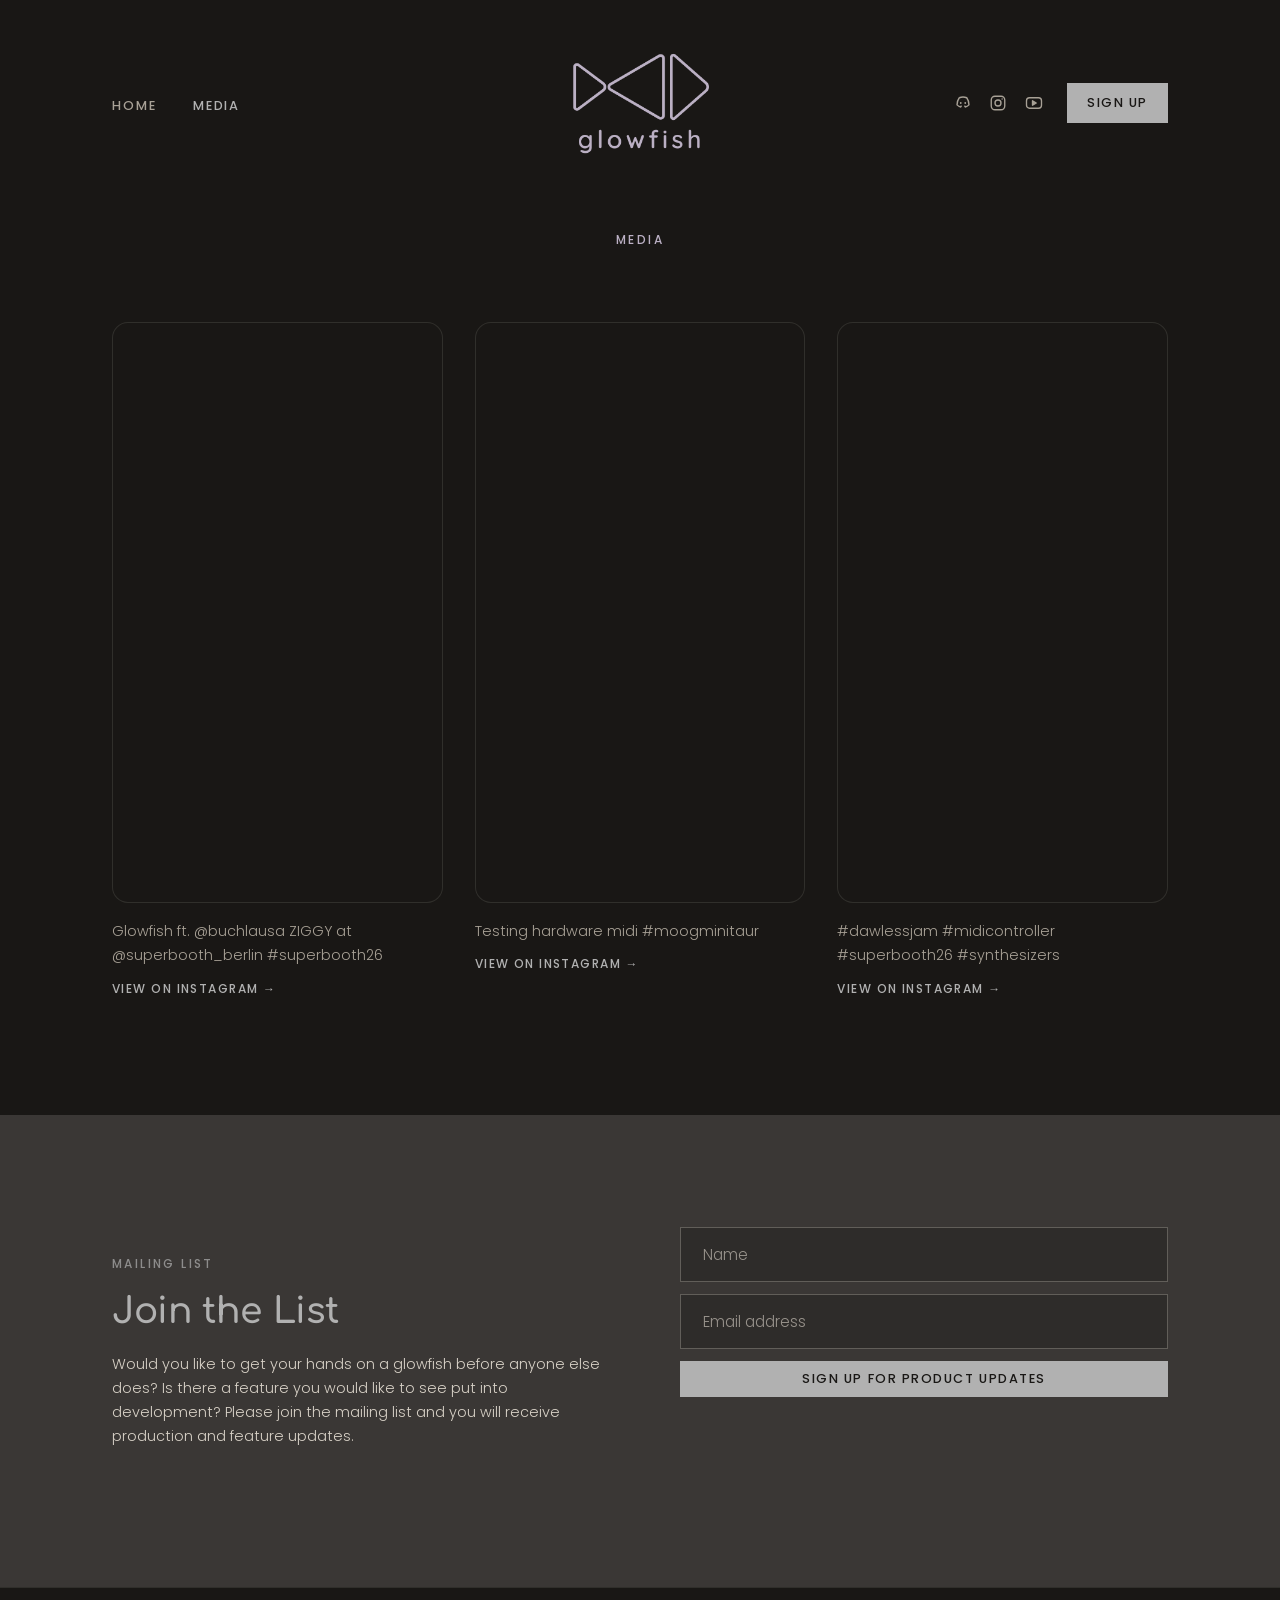
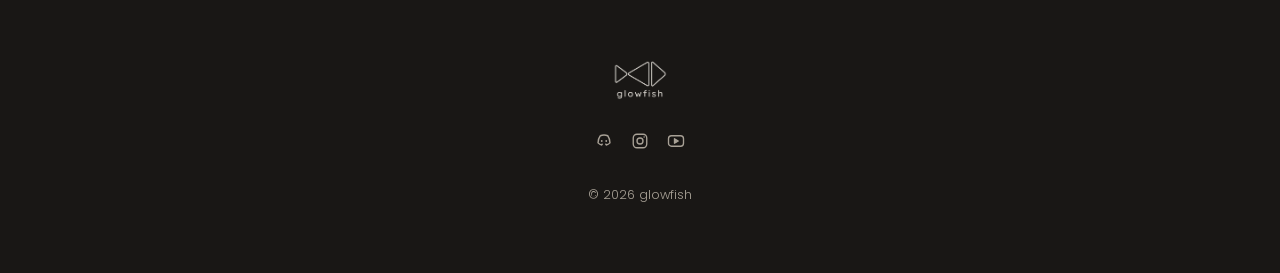
==== commit 19b27775: "Add favicon and apple touch icon; update links in HTML files" ====
--- a/media.html
+++ b/media.html
@@ -5,7 +5,8 @@
   <meta name="viewport" content="width=device-width, initial-scale=1.0">
   <title>Media — glowfish</title>
   <meta name="description" content="Videos and photos of the glowfish midi sequencer.">
-  <link rel="icon" href="images/logo.webp">
+  <link rel="icon" type="image/png" href="images/favicon.png">
+  <link rel="apple-touch-icon" href="images/apple-touch-icon.png">
   <link rel="preconnect" href="https://fonts.googleapis.com">
   <link rel="preconnect" href="https://fonts.gstatic.com" crossorigin>
   <link href="https://fonts.googleapis.com/css2?family=Comfortaa:wght@600&family=Poppins:wght@300;500&display=swap" rel="stylesheet">
@@ -33,7 +34,7 @@
             <svg viewBox="0 0 24 24" fill="none" stroke="currentColor" stroke-width="1.8" stroke-linejoin="round"><rect x="2" y="5" width="20" height="14" rx="4"/><path d="M10 9l5 3-5 3z" fill="currentColor"/></svg>
           </a></li>
         </ul>
-        <a href="index.html#signup" class="button">Sign Up</a>
+        <a href="#signup" class="button">Sign Up</a>
       </div>
     </div>
   </header>
@@ -71,6 +72,34 @@
         </div>
       </div>
     </div>
+
+    <section id="signup" class="section signup">
+      <div class="container">
+        <div class="signup-intro">
+          <span class="eyebrow">Mailing list</span>
+          <h2>Join the List</h2>
+          <p>
+            Would you like to get your hands on a glowfish before anyone else does?
+            Is there a feature you would like to see put into development?
+            Please join the mailing list and you will receive production and feature updates.
+          </p>
+        </div>
+        <div class="signup-panel">
+          <!-- Sign-ups are sent to a Google Apps Script that adds a row to a Google Sheet.
+               Set its web app URL as SIGNUP_URL in the script at the bottom of this page. -->
+          <form class="signup-form" id="signup-form">
+            <label class="visually-hidden" for="name">Name</label>
+            <div class="field"><input type="text" id="name" name="name" placeholder="Name" autocomplete="name"></div>
+            <label class="visually-hidden" for="email">Email</label>
+            <div class="field"><input type="email" id="email" name="email" placeholder="Email address" autocomplete="email" required></div>
+            <!-- spam trap: hidden from people, bots fill it in and get ignored -->
+            <input type="text" name="website" class="trap" tabindex="-1" autocomplete="off" aria-hidden="true">
+            <button type="submit" class="button">Sign Up For Product Updates</button>
+          </form>
+          <p class="form-status" id="form-status" role="status"></p>
+        </div>
+      </div>
+    </section>
   </main>
 
   <footer class="site-footer">
@@ -94,5 +123,6 @@
   <script>
     document.getElementById("year").textContent = new Date().getFullYear();
   </script>
+  <script src="signup.js"></script>
 </body>
 </html>
--- a/styles.css
+++ b/styles.css
@@ -5,12 +5,12 @@
   --bg-alt: #3a3735;        /* warm grey */
   --text: #b1b1b1;          /* cream */
   --muted: #a8a196;         /* secondary text */
-  --accent: #f4e8ff;        /* orange */
+  --accent: #bbb0c4;        /* orange */
   /* corner shape shared by buttons and form fields:
      --chamfer = size of the cut, --round = rounding on each point of the cut */
   --chamfer: 8px;
   --round: 2px;
-  --brand-tint: #f4e8ff;  /* tint for the logo and the hero graphic */
+  --brand-tint: #bbb0c4;  /* tint for the logo and the hero graphic */
   --line: rgba(255, 248, 235, 0.1);
   --heading-font: "Comfortaa", sans-serif;
   --body-font: "Poppins", sans-serif;
@@ -28,7 +28,7 @@
 
 html {
   scroll-behavior: smooth;
-  font-size: 112.5%;
+  font-size: 100%;
 }
 
 body {
@@ -97,7 +97,7 @@
   grid-template-columns: 1fr auto 1fr;
   align-items: center;
   padding-top: 1.75rem;
-  padding-bottom: 1.75rem;
+  padding-bottom: 0.25rem;
 }
 
 .nav-links {
@@ -291,7 +291,7 @@
 
 /* ---------- Hero ---------- */
 .hero {
-  padding: 3rem 0 6rem;
+  padding: 0 0 1rem;
   text-align: center;
 }
 
@@ -308,7 +308,10 @@
 .hero-graphic {
   --graphic-tint: var(--brand-tint);
   position: relative;
-  margin-bottom: 3rem;
+  max-width: 400px;
+  margin-left: auto;
+  margin-right: auto;
+  margin-bottom: 1rem;
   border-radius: var(--radius);
   overflow: hidden;
 }
@@ -338,7 +341,7 @@
 
 .hero-image {
   position: relative;
-  max-width: 820px;
+  max-width: 600px;
   margin: 0 auto;
 }
 
@@ -468,11 +471,35 @@
 .signup p {
   color: rgba(255, 248, 235, 0.8);
   margin-bottom: 2.5rem;
-}
-
+  font-size: 0.9rem; /* 1rem is the normal body size; lower = smaller */
+  line-height: 1.65;
+}
+
+/* The three form controls are always stacked vertically. */
 .signup-form {
   display: flex;
+  flex-direction: column;
   gap: 0.75rem;
+}
+
+/* Wide screens: the "Join the List" text sits beside the stacked form. */
+@media (min-width: 820px) {
+  .signup .container {
+    max-width: var(--max-width);
+    display: grid;
+    grid-template-columns: 1fr 1fr;
+    gap: 5rem;
+    align-items: center;
+    text-align: left;
+  }
+
+  .signup-intro p {
+    margin-bottom: 0;
+  }
+
+  .form-status {
+    text-align: left;
+  }
 }
 
 /* Form fields: same chamfered shape as the buttons, with a thin border.
@@ -550,6 +577,12 @@
   font-size: 0.9rem;
 }
 
+/* spam-trap field: off-screen for people, still present for bots */
+.trap {
+  position: absolute;
+  left: -9999px;
+}
+
 .visually-hidden {
   position: absolute;
   width: 1px;
@@ -741,7 +774,4 @@
     padding: 2rem;
   }
 
-  .signup-form {
-    flex-direction: column;
-  }
-}
+}
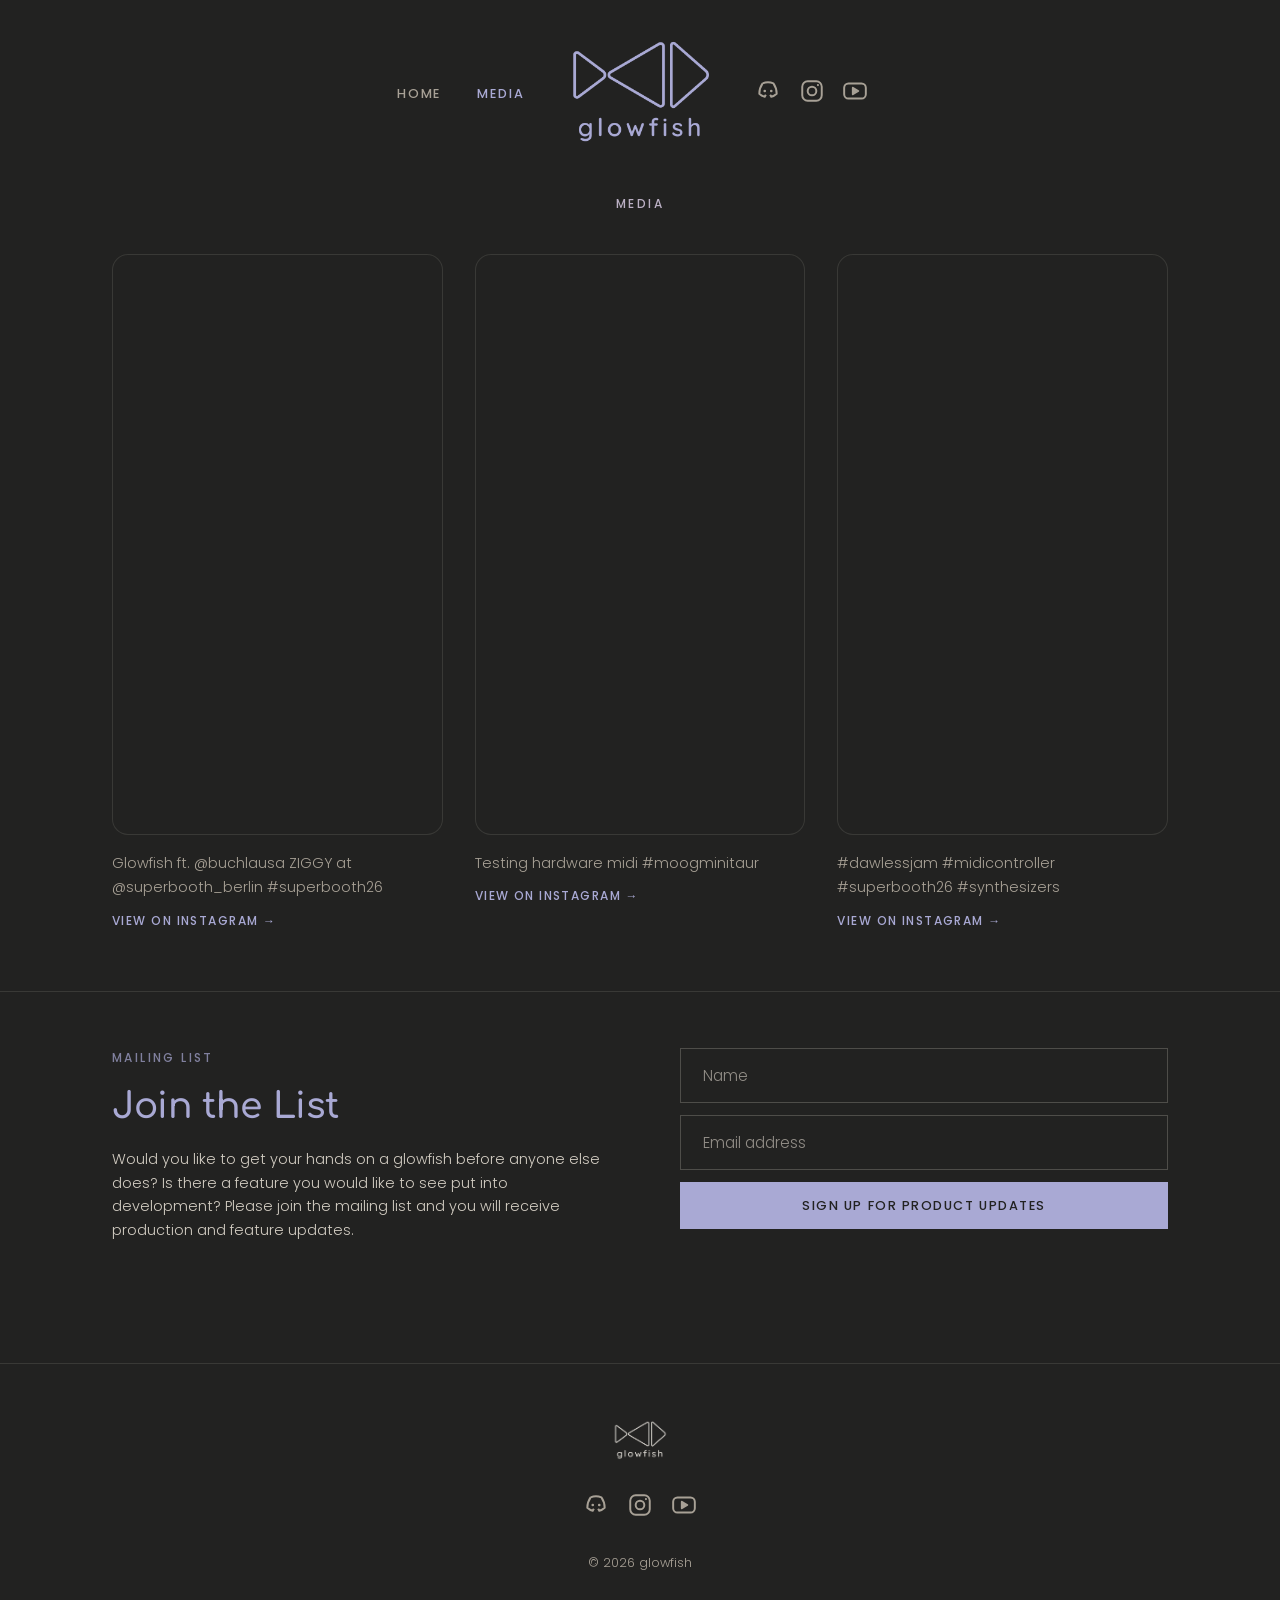
==== commit 09309490: "Refactor feature section layout and styles; update signup button visibility" ====
--- a/media.html
+++ b/media.html
@@ -34,7 +34,7 @@
             <svg viewBox="0 0 24 24" fill="none" stroke="currentColor" stroke-width="1.8" stroke-linejoin="round"><rect x="2" y="5" width="20" height="14" rx="4"/><path d="M10 9l5 3-5 3z" fill="currentColor"/></svg>
           </a></li>
         </ul>
-        <a href="#signup" class="button">Sign Up</a>
+        <!-- <a href="#signup" class="button">Sign Up</a> -->
       </div>
     </div>
   </header>
--- a/styles.css
+++ b/styles.css
@@ -1,21 +1,23 @@
 /* ---------- Colors & fonts (matched to glowfish.live) ---------- */
 :root {
-  --bg: #191715;            /* near-black background */
-  --bg-raised: #191715;     /* slightly lifted panels */
-  --bg-alt: #3a3735;        /* warm grey */
-  --text: #b1b1b1;          /* cream */
+  --bg: #222221;            /* near-black background */
+  --bg-raised: #222221;     /* slightly lifted panels */
+  --bg-alt: #222221;        /* warm grey */
+  --text: #a9a9d4;          /* cream */
   --muted: #a8a196;         /* secondary text */
   --accent: #bbb0c4;        /* orange */
   /* corner shape shared by buttons and form fields:
      --chamfer = size of the cut, --round = rounding on each point of the cut */
   --chamfer: 8px;
   --round: 2px;
-  --brand-tint: #bbb0c4;  /* tint for the logo and the hero graphic */
+  --brand-tint: #a9a9d4;  /* tint for the logo and the hero graphic */
   --line: rgba(255, 248, 235, 0.1);
   --heading-font: "Comfortaa", sans-serif;
   --body-font: "Poppins", sans-serif;
   --max-width: 1120px;
   --radius: 16px;
+  /* vertical padding of every page section (smaller on phones, see bottom of file) */
+  --section-space: 3.5rem;
   /* one size for every page and section title (h1 and h2) */
   --title-size: clamp(1.6rem, 3vw, 2.25rem);
 }
@@ -96,12 +98,14 @@
   display: grid;
   grid-template-columns: 1fr auto 1fr;
   align-items: center;
-  padding-top: 1.75rem;
-  padding-bottom: 0.25rem;
+  column-gap: 2.5rem; /* space between the logo and the menu / icons on each side */
+  padding-top: 1rem;
+  padding-bottom: 0.75rem;
 }
 
 .nav-links {
   display: flex;
+  justify-content: flex-end; /* menu hugs the logo from the left */
   gap: 2.25rem;
   list-style: none;
 }
@@ -146,8 +150,12 @@
 .nav-right {
   display: flex;
   align-items: center;
-  justify-content: flex-end;
+  justify-content: flex-start; /* icons hug the logo from the right */
   gap: 1.5rem;
+}
+
+.nav-right .button {
+  margin-left: auto; /* Sign Up stays at the far right edge */
 }
 
 .socials {
@@ -167,8 +175,8 @@
 }
 
 .socials svg {
-  width: 18px;
-  height: 18px;
+  width: 26px;  /* icon size */
+  height: 26px;
 }
 
 /* ---------- Buttons ---------- */
@@ -232,8 +240,8 @@
   /* Three colors: red → orange → yellow and back. The in-between stops are
      browser-mixed blends of those three, spaced along a smooth wave so the
      color changes evenly with no visible bands. */
-  --glow-red: #d4d7ff;
-  --glow-orange: #e4dcff;
+  --glow-red: #b4b9ff;
+  --glow-orange: lab(79% 27.83 -31.82);
   --glow-yellow: #f6e6ff;
   background: linear-gradient(90deg,
     var(--glow-red) 0%,
@@ -308,10 +316,11 @@
 .hero-graphic {
   --graphic-tint: var(--brand-tint);
   position: relative;
-  max-width: 400px;
+  max-width: 500px;
   margin-left: auto;
   margin-right: auto;
-  margin-bottom: 1rem;
+  margin-top: 0rem;
+  margin-bottom: 2rem;
   border-radius: var(--radius);
   overflow: hidden;
 }
@@ -327,6 +336,8 @@
   position: absolute;
   inset: 0;
   background: var(--graphic-tint);
+  -webkit-mask: url("images/glowfish-graphic.svg") center / contain no-repeat;
+  mask: url("images/glowfish-graphic.svg") center / contain no-repeat;
   mix-blend-mode: multiply;
   pointer-events: none;
 }
@@ -336,12 +347,13 @@
   justify-content: center;
   gap: 1rem;
   flex-wrap: wrap;
-  margin-bottom: 5rem;
+  margin-bottom: 2rem;
+  margin-top: 2rem
 }
 
 .hero-image {
   position: relative;
-  max-width: 600px;
+  max-width: 700px;
   margin: 0 auto;
 }
 
@@ -363,65 +375,76 @@
 
 /* ---------- Sections ---------- */
 .section {
-  padding: 7rem 0;
+  padding: var(--section-space) 0;
   border-top: 1px solid var(--line);
 }
 
 .section-header {
   text-align: center;
-  margin-bottom: 4rem;
+  margin-bottom: 2rem;
 }
 
 .section-header h2 {
   font-size: var(--title-size);
 }
 
-/* ---------- Features ---------- */
+/* ---------- Features: a grid of cards (image, title, description) ---------- */
+.feature-grid {
+  display: grid;
+  grid-template-columns: repeat(auto-fit, minmax(220px, 1fr));
+  gap: 1.5rem;
+}
+
 .feature {
-  display: grid;
-  grid-template-columns: 1fr 1fr;
-  gap: 5rem;
-  align-items: center;
-  padding: 3rem 0;
-}
-
-.feature:nth-child(even) .feature-media {
-  order: 2;
+  display: flex;
+  flex-direction: column;
+  padding: 1.5rem;
+  background: var(--bg-raised);
+  border: 1px solid var(--line);
+  border-radius: var(--radius);
 }
 
 .feature-media {
+  position: relative;
   display: flex;
-  gap: 2rem;
   justify-content: center;
   align-items: center;
   aspect-ratio: 4 / 3;
-  padding: 3rem;
-  background: var(--bg-raised);
-  border: 1px solid var(--line);
-  border-radius: var(--radius);
+  margin-bottom: 1.5rem;
 }
 
 .feature-media img {
-  max-height: 100%;
-  width: auto;
-  max-width: 70%;
-}
-
-.feature-media.pair img {
-  max-width: 42%;
-}
-
-.feature-number {
-  display: block;
-  font-family: var(--heading-font);
+  width: 80%;
+  height: 100%;
+  object-fit: contain;
+}
+
+/* Tint: the image (set as --img in the HTML) is used as a stencil for a layer in --brand-tint,
+   the same color as the hero graphic. Delete this rule to show the original white. */
+.feature-media::after {
+  content: "";
+  position: absolute;
+  top: 0;
+  bottom: 0;
+  left: 10%;
+  right: 10%;
+  background: var(--brand-tint);
+  -webkit-mask: var(--img) center / contain no-repeat;
+  mask: var(--img) center / contain no-repeat;
+  mix-blend-mode: multiply;
+  pointer-events: none;
+}
+
+.feature h3 {
+  font-size: 1.1rem;
+  margin-bottom: 0.6rem;
+  color: var(--text);
+}
+
+.feature p {
   font-size: 0.9rem;
-  color: var(--accent);
-  margin-bottom: 1rem;
-}
-
-.feature p {
-  font-size: clamp(1.15rem, 2vw, 1.4rem);
   line-height: 1.6;
+  color: var(--muted);
 }
 
 /* ---------- Controls / coming soon ---------- */
@@ -432,7 +455,7 @@
 .controls img {
   max-width: 420px;
   width: 100%;
-  margin: 0 auto 3.5rem;
+  margin: 0 auto 2.5rem;
 }
 
 .controls p {
@@ -450,7 +473,6 @@
 /* ---------- Sign up ---------- */
 .signup {
   background: var(--bg-alt);
-  border-top: none;
 }
 
 .signup .container {
@@ -480,6 +502,14 @@
   display: flex;
   flex-direction: column;
   gap: 0.75rem;
+}
+
+/* Submit button: same height as the fields, full width */
+.signup-form .button {
+  padding: 0.85rem 1.4rem;
+  display: block;
+  width: 100%;
+  text-align: center;
 }
 
 /* Wide screens: the "Join the List" text sits beside the stacked form. */
@@ -489,7 +519,7 @@
     display: grid;
     grid-template-columns: 1fr 1fr;
     gap: 5rem;
-    align-items: center;
+    align-items: start;
     text-align: left;
   }
 
@@ -617,7 +647,7 @@
 /* ---------- Media page ---------- */
 .page-header {
   text-align: center;
-  padding: 3rem 0 3.5rem;
+  padding: 1rem 0 1.5rem;
 }
 
 .page-header h1 {
@@ -629,7 +659,7 @@
   grid-template-columns: repeat(auto-fit, minmax(260px, 1fr));
   gap: 2rem;
   align-items: start;
-  padding-bottom: 7rem;
+  padding-bottom: var(--section-space);
 }
 
 /* Instagram reels, cropped to just the video.
@@ -684,7 +714,7 @@
 
 /* ---------- Footer ---------- */
 .site-footer {
-  padding: 4rem 0;
+  padding: 3rem 0;
   border-top: 1px solid var(--line);
   text-align: center;
 }
@@ -735,6 +765,7 @@
 
   .nav-links {
     grid-area: links;
+    justify-content: flex-start;
   }
 
   .nav-right {
@@ -748,30 +779,17 @@
     padding: 0 1.25rem;
   }
 
-  .hero {
-    padding: 2rem 0 4rem;
+  :root {
+    --section-space: 2.75rem;
   }
 
   .hero-actions {
-    margin-bottom: 3rem;
-  }
-
-  .section {
-    padding: 4.5rem 0;
-  }
-
-  .feature,
+    margin-bottom: 2.5rem;
+  }
+
   .about .container {
     grid-template-columns: 1fr;
     gap: 2rem;
   }
 
-  .feature:nth-child(even) .feature-media {
-    order: 0;
-  }
-
-  .feature-media {
-    padding: 2rem;
-  }
-
-}
+}
